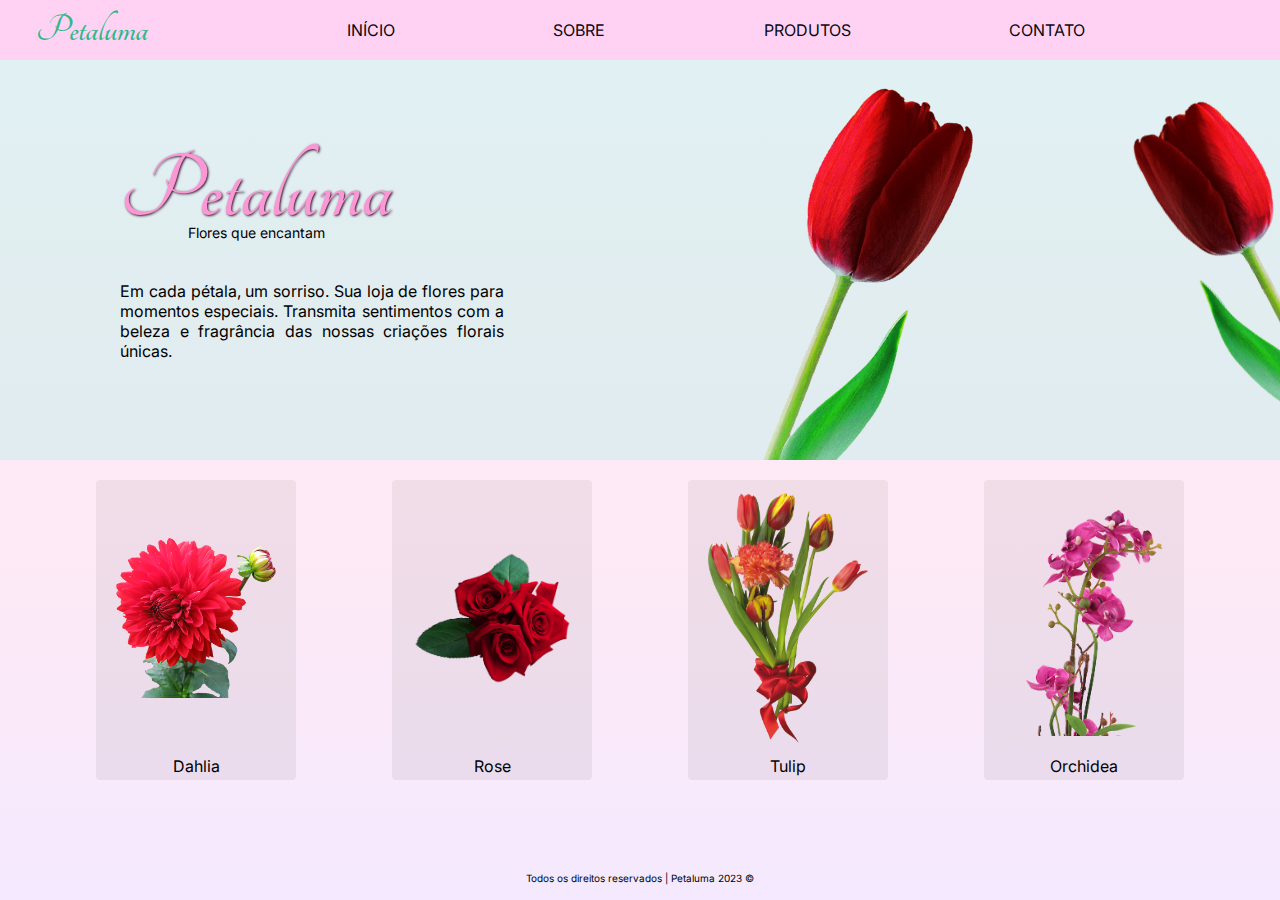
==== index.html @ 046f31a9 "first commit" ====
<!DOCTYPE html>
<html lang="pt-br">

<head>
  <meta charset="UTF-8">
  <meta name="viewport" content="width=device-width, initial-scale=1.0">
  <title>Petaluma</title>
  <link rel="stylesheet" href="style.css">
</head>

<body>
  <header>
    <nav>
      <div class="logo">
        <h1>
          Petaluma
        </h1>
      </div>
      <ul class="menu">
        <li>
          <a href="/">Início</a>
        </li>
        <li>
          <a href="./pages/about.html">Sobre</a>
        </li>
        <li>
          <a href="./pages/product.html">Produtos</a>
        </li>
        <li>
          <a href="./pages/contact.html">Contato</a>
        </li>
      </ul>
    </nav>
  </header>
  <section class="main">
    <div class="carrossel">
      <div class="article">
        <article>
          <div class="marca">
            <h1>
              Petaluma
            </h1>
            <span>
              Flores que encantam
            </span>
          </div>
          <div class="slogan">
            <span>
              Em cada pétala, um sorriso. Sua loja de flores para momentos especiais. Transmita sentimentos com a beleza
              e
              fragrância das nossas criações florais únicas.
            </span>
          </div>
        </article>
      </div>
      <div class="img">
        <img src="./assets/tulip1.png" loading="lazy" alt="Tulip flower" id="first">
        <img src="./assets/tulip1.png" loading="lazy" alt="Tulip flower" id="second">
      </div>
    </div>
    <br>
    <section class="vitrine">
      <div class="card">
        <div class="img">
          <img src="./assets/dahlia.png" alt="">
        </div>
        <div class="flower-name">
          <span>Dahlia</span>
        </div>
      </div>
      <div class="card">
        <div class="img">
          <img src="./assets/rose.png" alt="">
        </div>
        <div class="flower-name">
          <span>Rose</span>
        </div>
      </div>
      <div class="card">
        <div class="img">
          <img src="./assets/tulip2.png" alt="">
        </div>
        <div class="flower-name">
          <span>Tulip</span>
        </div>
      </div>
      <div class="card">
        <div class="img">
          <img src="./assets/orchidea.png" alt="">
        </div>
        <div class="flower-name">
          <span>Orchidea</span>
        </div>
      </div>
    </section>

    <br>
  </section>
  <footer>
    Todos os direitos reservados | Petaluma 2023 &copy;
  </footer>
  <script src="main.js"></script>
</body>

</html>
---- style.css ----
@import url('https://fonts.googleapis.com/css2?family=Bai+Jamjuree&family=Inter:wght@400;500;600;700&family=Lobster+Two:wght@400;700&family=Tangerine:wght@400;700&display=swap');


:root {
  font-size: 62.5%;

  --gray_text: #09090f;
  --primary: #fa97d4;
  --primary_lighter: #ffd2f4;
  --primary_medium: #ff63d8;
  --primary_darker: #330823;
  --secondary: #76fdd0;
  --secondary_lighter: #c6ffec;
  --secondary_medium: #2cb98a;
  --secondary_darker: #01573a;
}

::-webkit-scrollbar{
  width: 1rem;
}

::-webkit-scrollbar-track {
  background: var(--primary_lighter);
}

::-webkit-scrollbar-thumb {
  background: var(--primary);
}

::-webkit-scrollbar-thumb:hover {
  background: var(--primary_medium);
}

html {
  font-family: 'Inter', 'sans-serif';
}

body>* {
  font-size: 1.6rem;
}

body {
  padding: 0;
  margin: 0;
  box-sizing: border-box;
  display: flex;
  align-items: center;
  justify-content: flex-start;
  flex-direction: column;
  min-width: 98vw;
  min-height: 100vh;
  background-image: linear-gradient(to bottom, #fff0fd, #ffeffb, #ffedfa, #ffecf8, #ffebf6, #feeaf6, #feeaf6, #fde9f6, #fbe9f8, #f9e9fa, #f7e9fd, #f4e9ff);
}

header {
  display: flex;
  width: 100%;
  height: 6rem;
  background-color: var(--primary_lighter);
  text-transform: uppercase;
}

header nav {
  margin-left: 3.6rem;
  margin-right: 3.6rem;
  display: flex;
  width: 100%;
}

.logo {
  display: flex;
  align-items: center;
  justify-content: center;
  flex-direction: column;
  text-align: center;
  text-transform: capitalize;
}

.logo h1 {
  font-family: 'Tangerine';
  color: var(--secondary_medium);
  font-size: 4rem;
  font-weight: 700;
  margin: 0;
  line-height: 6.4rem;
}

header nav ul {
  flex: 1;
  list-style: none;
  display: flex;
  align-items: center;
  justify-content: space-evenly;
}

.menu li {}

.menu li a {
  text-decoration: none;
  color: var(--gray_text);
  border-bottom: .2rem solid rgba(0,0,0,0);
  border-radius: .2rem;
  transition: border .5s cubic-bezier(0.175, 0.885, 0.32, 1.275);
}

.menu li a:hover{
  border-bottom: .2rem solid var(--secondary_medium);
  border-radius: .2rem;
}

.menu li #active{
  border-bottom: .2rem solid var(--secondary_medium);
  border-radius: .2rem;
}

.menu li a:visited{
  color: currentColor
}

.main{
  display: flex;
  flex: 1;
  flex-direction: column;
  min-height: 100%;
  max-width: 100%;
  word-wrap: break-word;
  overflow-x: hidden;
}

.carrossel{
  background-color: #00ffbf1e;
  width: 100%;
  height: 40rem;
  display: flex;
  align-items: center;
  overflow-y: hidden;
  overflow-x: hidden;
  position: relative;
  padding: 0rem 12rem;
  text-align: justify;

}

.carrossel .article {
  width: 50%;
}

.carrossel .article article{
  width: 100%;
  height: 100%;
  display: flex;
  flex-direction: column;
  align-items: flex-start;
  justify-content: flex-start;
}

.marca {
  display: flex;
  align-items: center;
  justify-content: center;
  flex-direction: column;
  margin-bottom: 4rem;
  text-align: center;
}

.article article .marca h1 {
  font-family: 'Tangerine';
  color: var(--primary);
  text-shadow: .1rem .1rem .25rem var(--primary_darker);
  font-size: 9.6rem;
  font-weight: 700;
  margin: 0;
  line-height: 6.4rem;
}

.marca span {
  font-size: 1.4rem;
}

.carrossel .article .slogan{
  width: 60%;
}

.carrossel .img #first {
  width: 10%;
  transform: rotate(20deg);
  position: absolute;
  top: 2rem;
  bottom: 0rem;
}
.carrossel .img #second {
  width: 8%;
  transform: rotate(-26deg) scaleX(-1);
  position: absolute;
  top: 3rem;
  bottom: 0rem;
  right: 20rem;

}

.vitrine{
  width: 100%;
  display: flex;
  align-items: center;
  justify-content: space-evenly;
}

.card{
  max-width: 20rem;
  height: 30rem;
  background-color: #0000000e;
  display: flex;
  flex-direction: column;
  align-items: center;
  justify-content: center;
  overflow-y: hidden;
  transition: background-color .5s cubic-bezier(0.175, 0.885, 0.32, 1.275);
  border-radius: .4rem;
}

.card:hover{
  background-color: #0000001c;
  cursor: pointer;
}

.card .img{
  display: flex;
  align-items: center;
  justify-content: center;
  flex: 1;
}

.card .img img {
  width: 80%;
}

.card .flower-name{
  margin-bottom: .4rem;
}

footer{
  padding: 1.6rem 0rem;
  display: flex;
  align-items: center;
  justify-items: center;
  font-size: 1rem;
}
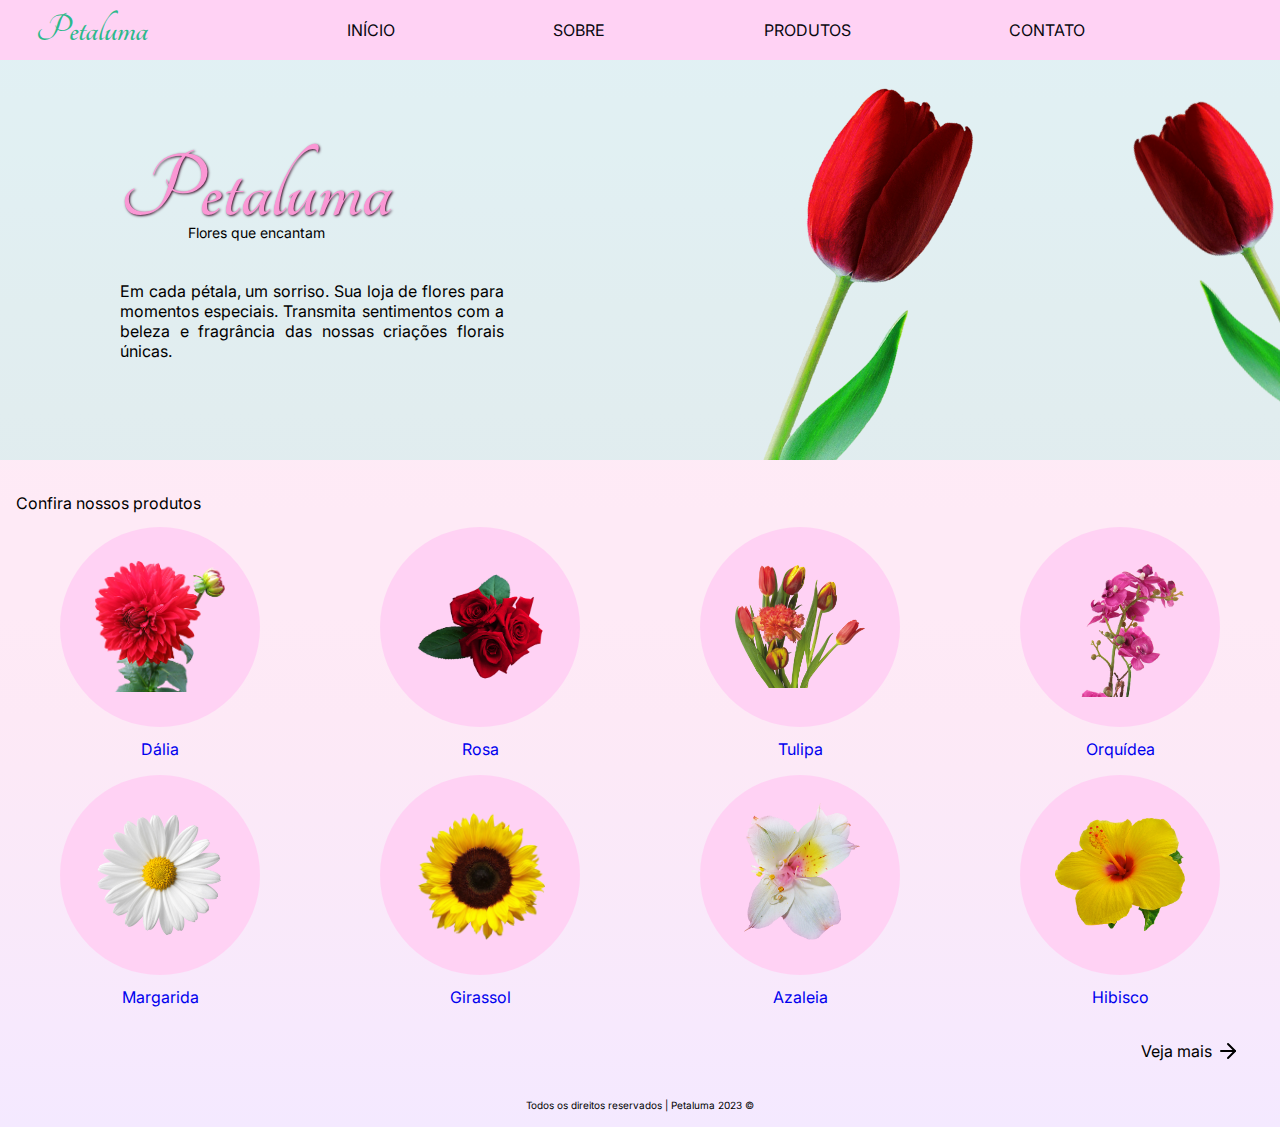
==== commit 1879f440: "feat: product page finished" ====
--- a/index.html
+++ b/index.html
@@ -18,7 +18,7 @@
       </div>
       <ul class="menu">
         <li>
-          <a href="/">Início</a>
+          <a href="/Petaluma/index.html">Início</a>
         </li>
         <li>
           <a href="./pages/about.html">Sobre</a>
@@ -60,37 +60,94 @@
     </div>
     <br>
     <section class="vitrine">
-      <div class="card">
-        <div class="img">
-          <img src="./assets/dahlia.png" alt="">
+      <h2>Confira nossos produtos</h2>
+      <div class="cards">
+        <div class="card">
+          <a href="./pages/product.html">
+            <div class="img">
+              <img src="./assets/dahlia.png" alt="">
+            </div>
+            <div class="flower-name">
+              <span>Dália</span>
+            </div>
+          </a>
         </div>
-        <div class="flower-name">
-          <span>Dahlia</span>
+        <div class="card">
+          <a href="./pages/product.html">
+            <div class="img">
+              <img src="./assets/rose.png" alt="">
+            </div>
+            <div class="flower-name">
+              <span>Rosa</span>
+            </div>
+          </a>
+        </div>
+        <div class="card">
+          <a href="./pages/product.html">
+            <div class="img">
+              <img src="./assets/tulip2.png" alt="">
+            </div>
+            <div class="flower-name">
+              <span>Tulipa</span>
+            </div>
+          </a>
+        </div>
+        <div class="card">
+          <a href="./pages/product.html">
+            <div class="img">
+              <img src="./assets/orchidea.png" alt="">
+            </div>
+            <div class="flower-name">
+              <span>Orquídea</span>
+            </div>
+          </a>
+        </div>
+        <div class="card">
+          <a href="./pages/product.html">
+            <div class="img">
+              <img src="./assets/margarida.png" alt="">
+            </div>
+            <div class="flower-name">
+              <span>Margarida</span>
+            </div>
+          </a>
+        </div>
+        <div class="card">
+          <a href="./pages/product.html">
+            <div class="img">
+              <img src="./assets/girassol.png" alt="">
+            </div>
+            <div class="flower-name">
+              <span>Girassol</span>
+            </div>
+          </a>
+        </div>
+        <div class="card">
+          <a href="./pages/product.html">
+            <div class="img">
+              <img src="./assets/azaleia.png" alt="">
+            </div>
+            <div class="flower-name">
+              <span>Azaleia</span>
+            </div>
+          </a>
+        </div>
+        <div class="card">
+          <a href="./pages/product.html">
+            <div class="img">
+              <img src="./assets/hibisco.png" alt="">
+            </div>
+            <div class="flower-name">
+              <span>Hibisco</span>
+            </div>
+          </a>
         </div>
       </div>
-      <div class="card">
-        <div class="img">
-          <img src="./assets/rose.png" alt="">
-        </div>
-        <div class="flower-name">
-          <span>Rose</span>
-        </div>
-      </div>
-      <div class="card">
-        <div class="img">
-          <img src="./assets/tulip2.png" alt="">
-        </div>
-        <div class="flower-name">
-          <span>Tulip</span>
-        </div>
-      </div>
-      <div class="card">
-        <div class="img">
-          <img src="./assets/orchidea.png" alt="">
-        </div>
-        <div class="flower-name">
-          <span>Orchidea</span>
-        </div>
+      <div class="see-more">
+        <a href="./pages/product.html">
+          <span>Veja mais</span>
+          <img src="assets/arrow-right.svg" alt="">
+        </a>
       </div>
     </section>
 
--- a/style.css
+++ b/style.css
@@ -15,7 +15,12 @@
   --secondary_darker: #01573a;
 }
 
-::-webkit-scrollbar{
+::selection {
+  background-color: var(--primary_medium);
+  color: white;
+}
+
+::-webkit-scrollbar {
   width: 1rem;
 }
 
@@ -98,26 +103,26 @@
 .menu li a {
   text-decoration: none;
   color: var(--gray_text);
-  border-bottom: .2rem solid rgba(0,0,0,0);
+  border-bottom: .2rem solid rgba(0, 0, 0, 0);
   border-radius: .2rem;
   transition: border .5s cubic-bezier(0.175, 0.885, 0.32, 1.275);
 }
 
-.menu li a:hover{
+.menu li a:hover {
   border-bottom: .2rem solid var(--secondary_medium);
   border-radius: .2rem;
 }
 
-.menu li #active{
+.menu li #active {
   border-bottom: .2rem solid var(--secondary_medium);
   border-radius: .2rem;
 }
 
-.menu li a:visited{
+.menu li a:visited {
   color: currentColor
 }
 
-.main{
+.main {
   display: flex;
   flex: 1;
   flex-direction: column;
@@ -127,7 +132,7 @@
   overflow-x: hidden;
 }
 
-.carrossel{
+.carrossel {
   background-color: #00ffbf1e;
   width: 100%;
   height: 40rem;
@@ -145,7 +150,7 @@
   width: 50%;
 }
 
-.carrossel .article article{
+.carrossel .article article {
   width: 100%;
   height: 100%;
   display: flex;
@@ -177,7 +182,7 @@
   font-size: 1.4rem;
 }
 
-.carrossel .article .slogan{
+.carrossel .article .slogan {
   width: 60%;
 }
 
@@ -188,6 +193,7 @@
   top: 2rem;
   bottom: 0rem;
 }
+
 .carrossel .img #second {
   width: 8%;
   transform: rotate(-26deg) scaleX(-1);
@@ -198,47 +204,110 @@
 
 }
 
-.vitrine{
-  width: 100%;
-  display: flex;
-  align-items: center;
-  justify-content: space-evenly;
-}
-
-.card{
+.vitrine {
+  width: 100%;
+  display: flex;
+  flex-direction: column;
+  align-items: flex-start;
+}
+
+.vitrine h2 {
+  padding: 0rem 1.6rem;
+  font-size: 1.6rem;
+  font-weight: 400;
+}
+
+.cards {
+  display: grid;
+  grid-template-columns: repeat(4, 1fr);
+  grid-template-rows: repeat(2, 1fr);
+  grid-column-gap: 0px;
+  grid-row-gap: 1.6rem;
+  width: 100%;
+  place-items: center;
+
+}
+
+.cards .card a {
   max-width: 20rem;
-  height: 30rem;
-  background-color: #0000000e;
+  height: 100%;
   display: flex;
   flex-direction: column;
   align-items: center;
   justify-content: center;
   overflow-y: hidden;
+
+  border-radius: .4rem;
+  text-decoration: none;
+}
+
+.card a:visited {
+  color: currentColor;
+}
+
+.card a .img {
+  background-color: var(--primary_lighter);
+  display: flex;
+  align-items: center;
+  justify-content: center;
+  height: 20rem;
+  width: 20rem;
+  border-radius: 50%;
+  overflow: hidden;
   transition: background-color .5s cubic-bezier(0.175, 0.885, 0.32, 1.275);
-  border-radius: .4rem;
-}
-
-.card:hover{
-  background-color: #0000001c;
+  margin-bottom: .8rem;
+}
+
+.card a:hover .img {
+  background-color: var(--primary);
   cursor: pointer;
 }
 
-.card .img{
-  display: flex;
-  align-items: center;
-  justify-content: center;
-  flex: 1;
-}
-
-.card .img img {
-  width: 80%;
-}
-
-.card .flower-name{
-  margin-bottom: .4rem;
-}
-
-footer{
+.card a .img img {
+  width: 65%
+}
+
+.card .flower-name {
+  margin-top: .4rem;
+}
+
+.card a:hover .flower-name {
+  color: var(--secondary_medium);
+}
+
+.see-more {
+  width: 100%;
+  display: flex;
+  justify-content: flex-end;
+  align-items: center;
+  margin-top: 3.2rem;
+}
+
+.see-more a {
+  padding-right: 4rem;
+  color: currentColor;
+  text-decoration: none;
+  display: flex;
+  align-items: center;
+  justify-content: center;
+  gap: .4rem;
+
+}
+
+.see-more a img {
+  transition: transform .5s cubic-bezier(0.175, 0.885, 0.32, 1.275);
+}
+
+.see-more a:hover {
+  color: var(--secondary_medium);
+}
+
+.see-more a:hover img {
+  transform: translateX(.8rem);
+}
+
+
+footer {
   padding: 1.6rem 0rem;
   display: flex;
   align-items: center;
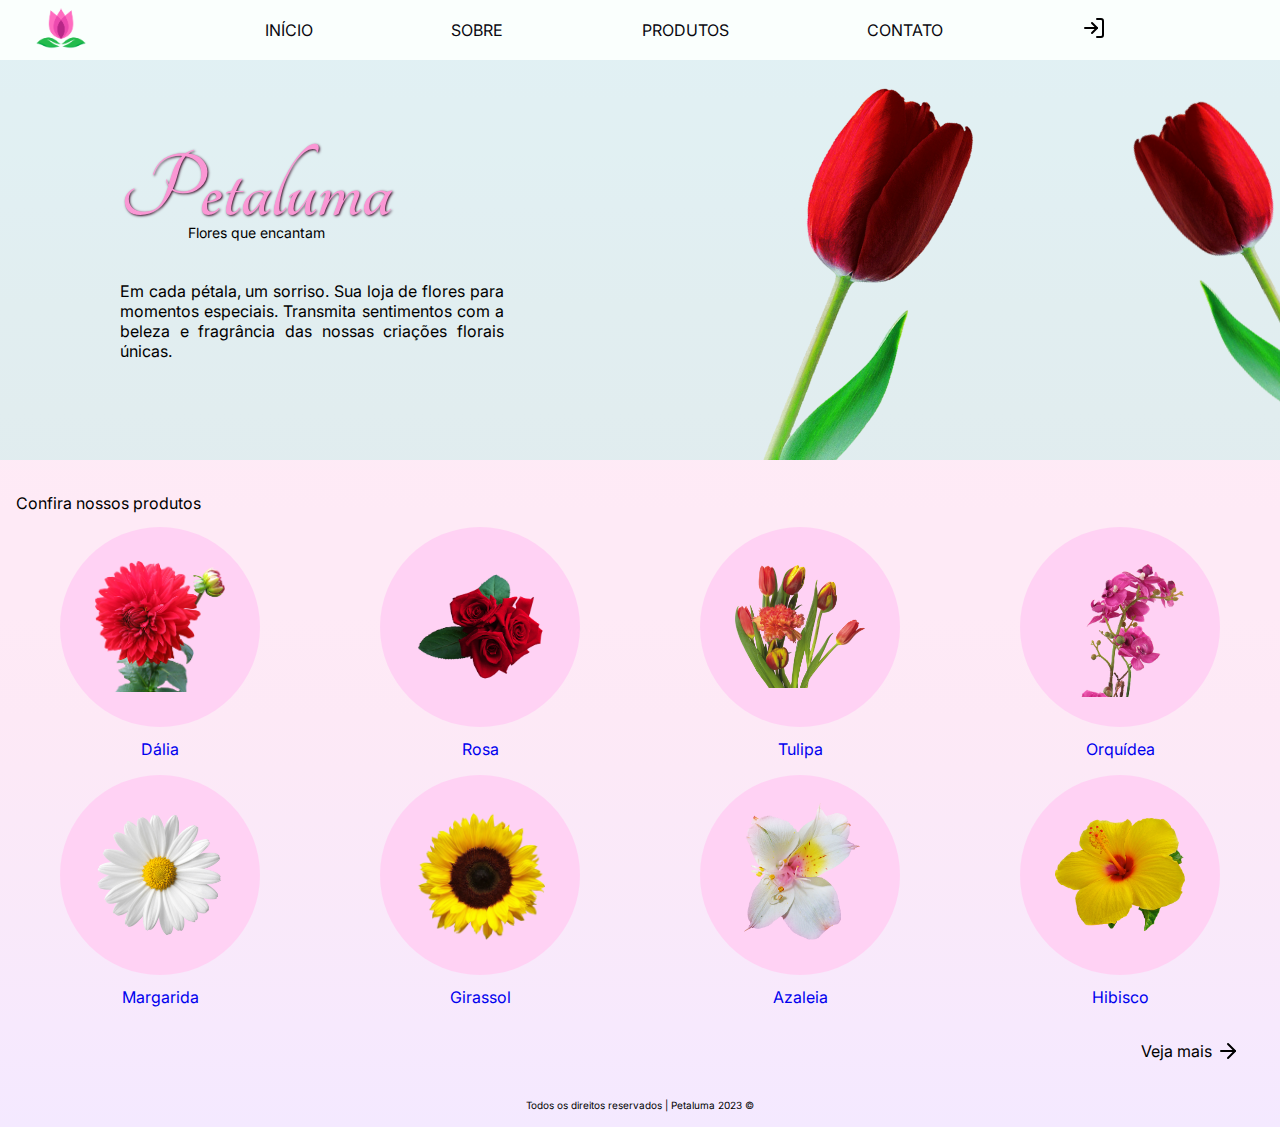
==== commit 052f60ca: "feat: login page finished" ====
--- a/index.html
+++ b/index.html
@@ -6,19 +6,20 @@
   <meta name="viewport" content="width=device-width, initial-scale=1.0">
   <title>Petaluma</title>
   <link rel="stylesheet" href="style.css">
+  <link rel="shortcut icon" href="assets/petaluma-logo.svg" type="image/x-icon">
 </head>
 
 <body>
   <header>
     <nav>
       <div class="logo">
-        <h1>
-          Petaluma
-        </h1>
+        <a href="/Petaluma">
+          <img src="../assets/petaluma-logo.png" alt="petaluma logo" width="50px" height="50px">
+        </a>
       </div>
       <ul class="menu">
         <li>
-          <a href="/Petaluma/index.html">Início</a>
+          <a href="/Petaluma">Início</a>
         </li>
         <li>
           <a href="./pages/about.html">Sobre</a>
@@ -28,6 +29,9 @@
         </li>
         <li>
           <a href="./pages/contact.html">Contato</a>
+        </li>
+        <li>
+          <a href="./pages/login.html" title="login"><img src="assets/log-in.svg" alt="login button"></a>
         </li>
       </ul>
     </nav>
@@ -65,7 +69,7 @@
         <div class="card">
           <a href="./pages/product.html">
             <div class="img">
-              <img src="./assets/dahlia.png" alt="">
+              <img src="./assets/dahlia.png" loading="lazy" alt="Flower picture">
             </div>
             <div class="flower-name">
               <span>Dália</span>
@@ -75,7 +79,7 @@
         <div class="card">
           <a href="./pages/product.html">
             <div class="img">
-              <img src="./assets/rose.png" alt="">
+              <img src="./assets/rose.png" loading="lazy" alt="Flower picture">
             </div>
             <div class="flower-name">
               <span>Rosa</span>
@@ -85,7 +89,7 @@
         <div class="card">
           <a href="./pages/product.html">
             <div class="img">
-              <img src="./assets/tulip2.png" alt="">
+              <img src="./assets/tulip2.png" loading="lazy" alt="Flower picture">
             </div>
             <div class="flower-name">
               <span>Tulipa</span>
@@ -95,7 +99,7 @@
         <div class="card">
           <a href="./pages/product.html">
             <div class="img">
-              <img src="./assets/orchidea.png" alt="">
+              <img src="./assets/orchidea.png" loading="lazy" alt="Flower picture">
             </div>
             <div class="flower-name">
               <span>Orquídea</span>
@@ -105,7 +109,7 @@
         <div class="card">
           <a href="./pages/product.html">
             <div class="img">
-              <img src="./assets/margarida.png" alt="">
+              <img src="./assets/margarida.png" loading="lazy" alt="Flower picture">
             </div>
             <div class="flower-name">
               <span>Margarida</span>
@@ -115,7 +119,7 @@
         <div class="card">
           <a href="./pages/product.html">
             <div class="img">
-              <img src="./assets/girassol.png" alt="">
+              <img src="./assets/girassol.png" loading="lazy" alt="Flower picture">
             </div>
             <div class="flower-name">
               <span>Girassol</span>
@@ -125,7 +129,7 @@
         <div class="card">
           <a href="./pages/product.html">
             <div class="img">
-              <img src="./assets/azaleia.png" alt="">
+              <img src="./assets/azaleia.png" loading="lazy" alt="Flower picture">
             </div>
             <div class="flower-name">
               <span>Azaleia</span>
@@ -135,7 +139,7 @@
         <div class="card">
           <a href="./pages/product.html">
             <div class="img">
-              <img src="./assets/hibisco.png" alt="">
+              <img src="./assets/hibisco.png" loading="lazy" alt="Flower picture">
             </div>
             <div class="flower-name">
               <span>Hibisco</span>
@@ -146,7 +150,7 @@
       <div class="see-more">
         <a href="./pages/product.html">
           <span>Veja mais</span>
-          <img src="assets/arrow-right.svg" alt="">
+          <img src="assets/arrow-right.svg" alt="Flower picture">
         </a>
       </div>
     </section>
--- a/style.css
+++ b/style.css
@@ -61,7 +61,7 @@
   display: flex;
   width: 100%;
   height: 6rem;
-  background-color: var(--primary_lighter);
+  background-color: #fafffd;
   text-transform: uppercase;
 }
 
@@ -98,8 +98,6 @@
   justify-content: space-evenly;
 }
 
-.menu li {}
-
 .menu li a {
   text-decoration: none;
   color: var(--gray_text);
@@ -143,7 +141,6 @@
   position: relative;
   padding: 0rem 12rem;
   text-align: justify;
-
 }
 
 .carrossel .article {
